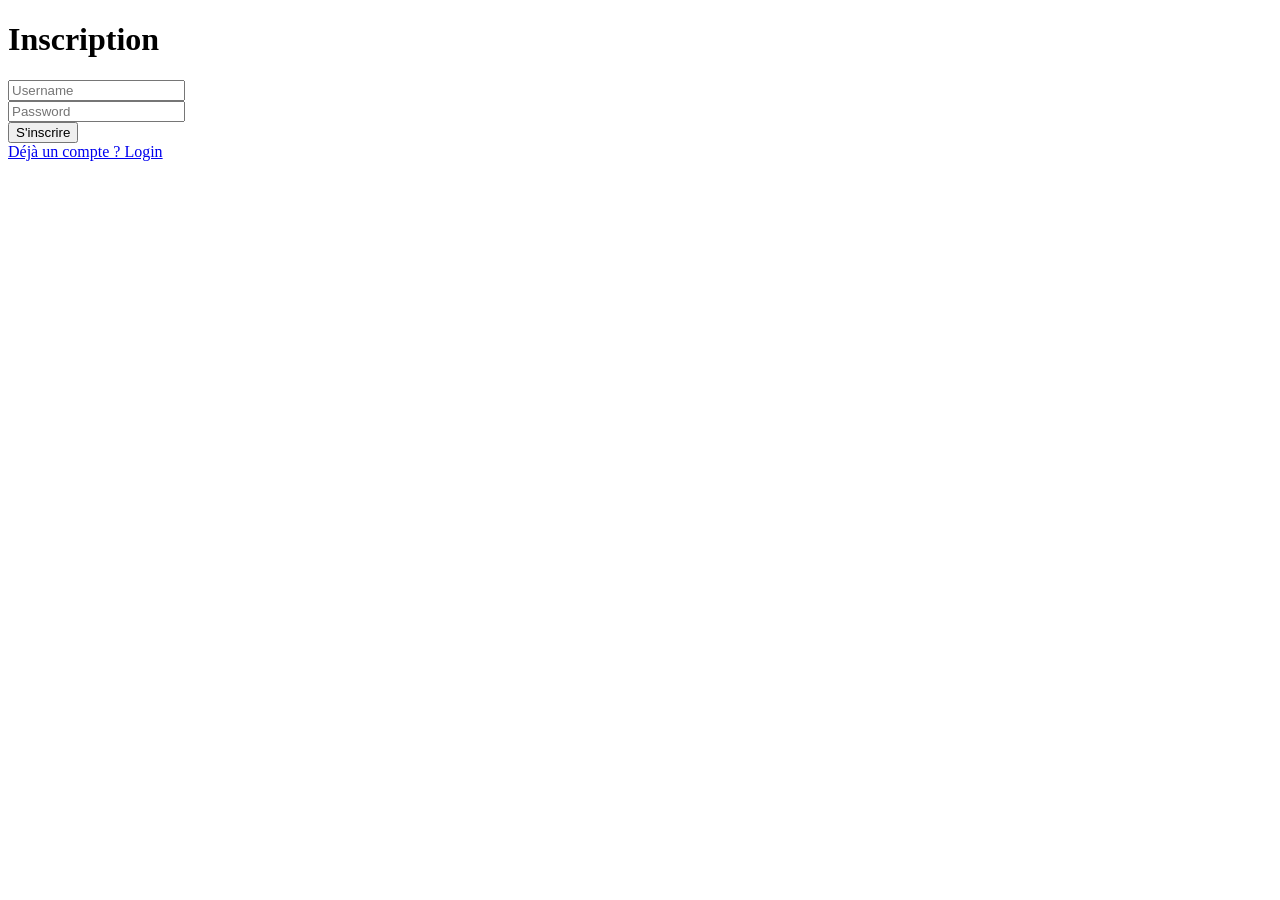
==== dashboard.html @ bb4aee9d "Add files via upload" ====
<!DOCTYPE html>
<html>
<head>
    <title>Inscription</title>
</head>
<body>

<h1>Inscription</h1>

<form method="POST">
    <input type="text" name="username" placeholder="Username" required><br>
    <input type="password" name="password" placeholder="Password" required><br>
    <button type="submit">S'inscrire</button>
</form>

<a href="/login">Déjà un compte ? Login</a>

</body>
</html>
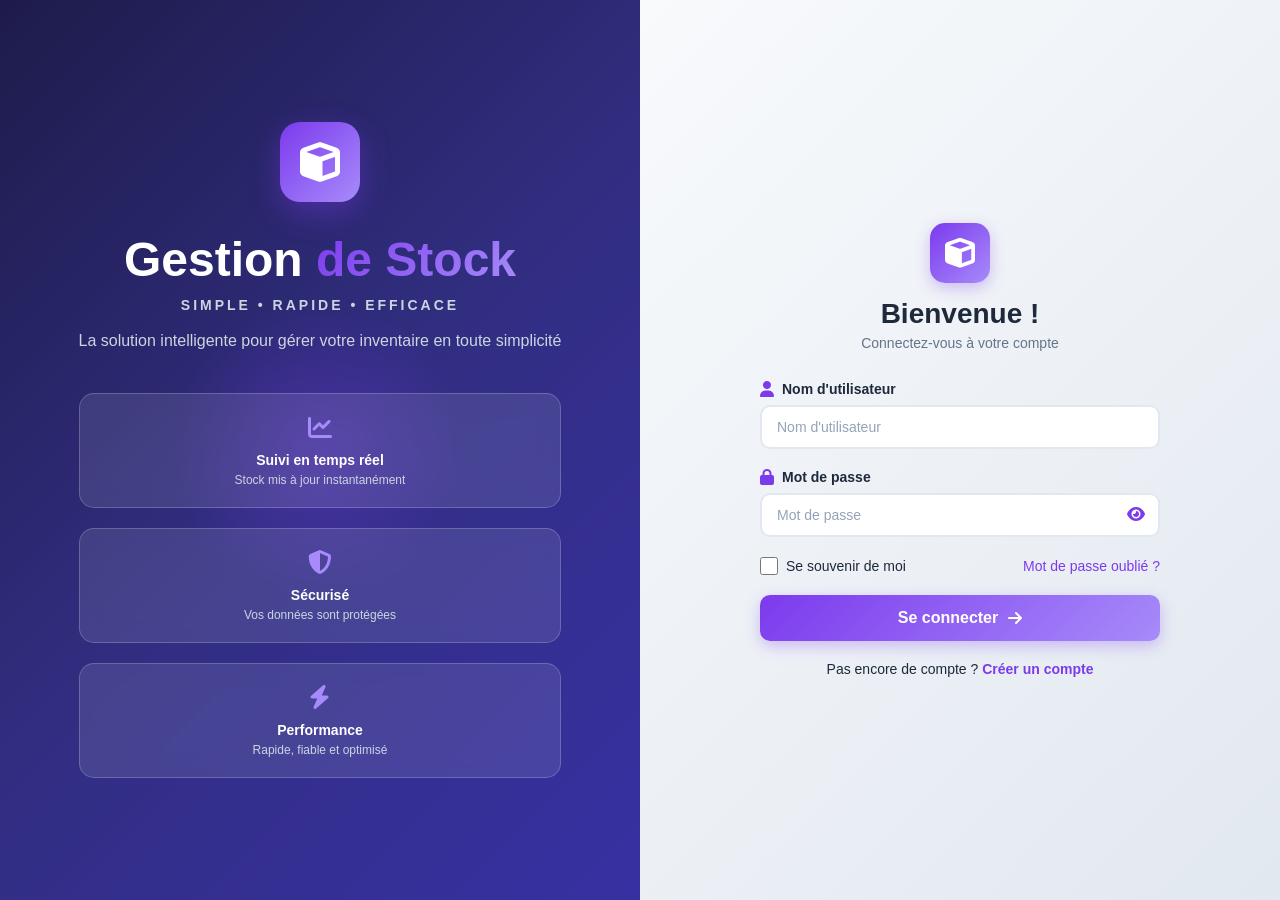
==== commit b4289231: "Add files via upload" ====
--- a/dashboard.html
+++ b/dashboard.html
@@ -1,19 +1,190 @@
-<!DOCTYPE html>
-<html>
-<head>
-    <title>Inscription</title>
-</head>
-<body>
-
-<h1>Inscription</h1>
-
-<form method="POST">
-    <input type="text" name="username" placeholder="Username" required><br>
-    <input type="password" name="password" placeholder="Password" required><br>
-    <button type="submit">S'inscrire</button>
-</form>
-
-<a href="/login">Déjà un compte ? Login</a>
-
-</body>
-</html>+<!DOCTYPE html>
+<html lang="fr">
+<head>
+    <meta charset="UTF-8">
+    <meta name="viewport" content="width=device-width, initial-scale=1.0">
+    <title>Gestion de Stock - Dashboard</title>
+    <link rel="stylesheet" href="styles.css">
+    <link rel="stylesheet" href="https://cdnjs.cloudflare.com/ajax/libs/font-awesome/6.4.0/css/all.min.css">
+</head>
+<body>
+    <div class="dashboard-container">
+        <!-- Sidebar -->
+        <aside class="sidebar">
+            <div class="sidebar-header">
+                <div class="sidebar-logo">
+                    <i class="fas fa-cube"></i>
+                </div>
+                <div class="sidebar-title">
+                    <h2>Gestion Stock</h2>
+                    <p>Dashboard</p>
+                </div>
+            </div>
+
+            <nav class="sidebar-menu">
+                <li>
+                    <a href="#" class="active">
+                        <i class="fas fa-chart-line"></i>
+                        <span>Tableau de bord</span>
+                    </a>
+                </li>
+                <li>
+                    <a href="#products">
+                        <i class="fas fa-boxes"></i>
+                        <span>Produits</span>
+                    </a>
+                </li>
+                <li>
+                    <a href="#categories">
+                        <i class="fas fa-list"></i>
+                        <span>Catégories</span>
+                    </a>
+                </li>
+                <li>
+                    <a href="#reports">
+                        <i class="fas fa-file-alt"></i>
+                        <span>Rapports</span>
+                    </a>
+                </li>
+                <li>
+                    <a href="#settings">
+                        <i class="fas fa-cog"></i>
+                        <span>Paramètres</span>
+                    </a>
+                </li>
+            </nav>
+
+            <div class="sidebar-logout">
+                <button class="btn-logout">
+                    <i class="fas fa-sign-out-alt"></i>
+                    Déconnexion
+                </button>
+            </div>
+        </aside>
+
+        <!-- Main Content -->
+        <main class="main-content">
+            <!-- Header -->
+            <div class="header">
+                <div class="header-title">
+                    <h1>Tableau de bord</h1>
+                    <p>Bienvenue dans votre espace de gestion de stock</p>
+                </div>
+                <div class="header-actions">
+                    <div class="search-box">
+                        <i class="fas fa-search"></i>
+                        <input type="text" placeholder="Rechercher un produit...">
+                    </div>
+                    <button class="btn-primary" id="addProductBtn">
+                        <i class="fas fa-plus"></i>
+                        Ajouter un produit
+                    </button>
+                </div>
+            </div>
+
+            <!-- Statistics Cards -->
+            <div class="stats-grid">
+                <!-- Stats will be populated by JavaScript -->
+            </div>
+
+            <!-- Products Section -->
+            <div class="products-section">
+                <div class="section-header">
+                    <h2>Inventaire des produits</h2>
+                    <div style="display: flex; gap: 10px;">
+                        <button class="btn-primary" style="padding: 8px 15px; font-size: 13px;">
+                            <i class="fas fa-download"></i>
+                            Exporter
+                        </button>
+                        <button class="btn-primary" style="padding: 8px 15px; font-size: 13px;">
+                            <i class="fas fa-filter"></i>
+                            Filtrer
+                        </button>
+                    </div>
+                </div>
+
+                <div class="table-wrapper">
+                    <table>
+                        <thead>
+                            <tr>
+                                <th>Produit</th>
+                                <th>Catégorie</th>
+                                <th>Quantité</th>
+                                <th>Prix</th>
+                                <th>Statut</th>
+                                <th>Actions</th>
+                            </tr>
+                        </thead>
+                        <tbody>
+                            <!-- Products will be populated by JavaScript -->
+                        </tbody>
+                    </table>
+                </div>
+            </div>
+        </main>
+    </div>
+
+    <!-- Product Modal -->
+    <div id="productModal" class="modal-form">
+        <div class="modal-form-content">
+            <div class="modal-form-header">
+                <span id="productFormTitle">Ajouter un produit</span>
+                <button class="modal-form-close">&times;</button>
+            </div>
+
+            <form id="productForm">
+                <input type="hidden" id="productId">
+
+                <div class="form-group-modal">
+                    <label for="productName">Nom du produit</label>
+                    <input type="text" id="productName" required>
+                </div>
+
+                <div class="form-group-modal">
+                    <label for="productCategory">Catégorie</label>
+                    <select id="productCategory" required>
+                        <option value="">Sélectionner une catégorie</option>
+                        <option value="Électronique">Électronique</option>
+                        <option value="Accessoires">Accessoires</option>
+                        <option value="Câbles">Câbles</option>
+                        <option value="Logiciels">Logiciels</option>
+                        <option value="Autres">Autres</option>
+                    </select>
+                </div>
+
+                <div class="form-group-modal">
+                    <label for="productQuantity">Quantité</label>
+                    <input type="number" id="productQuantity" min="0" required>
+                </div>
+
+                <div class="form-group-modal">
+                    <label for="productPrice">Prix unitaire ($)</label>
+                    <input type="number" id="productPrice" min="0" step="0.01" required>
+                </div>
+
+                <div class="form-group-modal">
+                    <label for="productStatus">Statut</label>
+                    <select id="productStatus" required>
+                        <option value="En stock">En stock</option>
+                        <option value="Faible stock">Faible stock</option>
+                        <option value="Rupture">Rupture</option>
+                    </select>
+                </div>
+
+                <div class="modal-form-buttons">
+                    <button type="submit" class="btn-submit">
+                        <i class="fas fa-save"></i>
+                        Enregistrer
+                    </button>
+                    <button type="button" class="btn-cancel" onclick="closeProductModal()">
+                        <i class="fas fa-times"></i>
+                        Annuler
+                    </button>
+                </div>
+            </form>
+        </div>
+    </div>
+
+    <script src="script.js"></script>
+</body>
+</html>
--- a/styles.css
+++ b/styles.css
@@ -0,0 +1,1070 @@
+* {
+    margin: 0;
+    padding: 0;
+    box-sizing: border-box;
+}
+
+:root {
+    --primary-color: #7c3aed;
+    --primary-dark: #6d28d9;
+    --primary-light: #a78bfa;
+    --secondary-color: #8b5cf6;
+    --dark-bg: #0f172a;
+    --card-bg: #1e293b;
+    --border-color: #334155;
+    --text-primary: #f1f5f9;
+    --text-secondary: #cbd5e1;
+    --success-color: #10b981;
+    --danger-color: #ef4444;
+    --warning-color: #f59e0b;
+    --info-color: #3b82f6;
+}
+
+body {
+    font-family: 'Segoe UI', Tahoma, Geneva, Verdana, sans-serif;
+    background: linear-gradient(135deg, #0f172a 0%, #1e293b 100%);
+    color: var(--text-primary);
+    min-height: 100vh;
+    overflow-x: hidden;
+}
+
+/* ==================== LOGIN PAGE ==================== */
+
+.login-container {
+    display: flex;
+    min-height: 100vh;
+    background: var(--dark-bg);
+}
+
+/* Section gauche */
+.login-left {
+    flex: 1;
+    background: linear-gradient(135deg, #1e1b4b 0%, #312e81 50%, #3730a3 100%);
+    display: flex;
+    align-items: center;
+    justify-content: center;
+    padding: 40px;
+    position: relative;
+    overflow: hidden;
+}
+
+.login-left::before {
+    content: '';
+    position: absolute;
+    width: 300px;
+    height: 300px;
+    background: radial-gradient(circle, rgba(124, 58, 237, 0.3) 0%, transparent 70%);
+    border-radius: 50%;
+    top: 50%;
+    left: 50%;
+    transform: translate(-50%, -50%);
+    animation: float 6s ease-in-out infinite;
+}
+
+@keyframes float {
+    0%, 100% { transform: translate(-50%, -50%); }
+    50% { transform: translate(-50%, -60%); }
+}
+
+.login-content {
+    position: relative;
+    z-index: 2;
+    text-align: center;
+    max-width: 500px;
+}
+
+.logo-section {
+    margin-bottom: 30px;
+}
+
+.logo-icon {
+    width: 80px;
+    height: 80px;
+    background: linear-gradient(135deg, #7c3aed 0%, #a78bfa 100%);
+    border-radius: 20px;
+    display: flex;
+    align-items: center;
+    justify-content: center;
+    font-size: 40px;
+    color: white;
+    margin: 0 auto 20px;
+    box-shadow: 0 10px 30px rgba(124, 58, 237, 0.4);
+}
+
+.main-title {
+    font-size: 48px;
+    font-weight: 700;
+    margin-bottom: 10px;
+    color: white;
+}
+
+.main-title .highlight {
+    background: linear-gradient(135deg, #7c3aed 0%, #a78bfa 100%);
+    -webkit-background-clip: text;
+    -webkit-text-fill-color: transparent;
+    background-clip: text;
+}
+
+.tagline {
+    font-size: 14px;
+    letter-spacing: 3px;
+    color: #cbd5e1;
+    margin-bottom: 15px;
+    font-weight: 600;
+}
+
+.description {
+    font-size: 16px;
+    color: #cbd5e1;
+    margin-bottom: 40px;
+    line-height: 1.6;
+}
+
+.features-grid {
+    display: grid;
+    grid-template-columns: 1fr;
+    gap: 20px;
+    margin-top: 40px;
+}
+
+.feature-card {
+    background: rgba(255, 255, 255, 0.1);
+    backdrop-filter: blur(10px);
+    border: 1px solid rgba(255, 255, 255, 0.2);
+    border-radius: 15px;
+    padding: 20px;
+    transition: all 0.3s ease;
+}
+
+.feature-card:hover {
+    background: rgba(255, 255, 255, 0.15);
+    transform: translateY(-5px);
+}
+
+.feature-icon {
+    font-size: 24px;
+    color: #a78bfa;
+    margin-bottom: 10px;
+}
+
+.feature-card h3 {
+    font-size: 14px;
+    font-weight: 600;
+    margin-bottom: 5px;
+    color: white;
+}
+
+.feature-card p {
+    font-size: 12px;
+    color: #cbd5e1;
+}
+
+/* Section droite */
+.login-right {
+    flex: 1;
+    display: flex;
+    align-items: center;
+    justify-content: center;
+    padding: 40px;
+    background: linear-gradient(135deg, #f8fafc 0%, #e2e8f0 100%);
+}
+
+.login-form-wrapper {
+    width: 100%;
+    max-width: 400px;
+}
+
+.form-header {
+    text-align: center;
+    margin-bottom: 30px;
+}
+
+.form-logo {
+    width: 60px;
+    height: 60px;
+    background: linear-gradient(135deg, #7c3aed 0%, #a78bfa 100%);
+    border-radius: 15px;
+    display: flex;
+    align-items: center;
+    justify-content: center;
+    font-size: 30px;
+    color: white;
+    margin: 0 auto 15px;
+    box-shadow: 0 5px 15px rgba(124, 58, 237, 0.3);
+}
+
+.form-header h2 {
+    font-size: 28px;
+    font-weight: 700;
+    color: #1e293b;
+    margin-bottom: 5px;
+}
+
+.form-header p {
+    color: #64748b;
+    font-size: 14px;
+}
+
+.login-form {
+    display: flex;
+    flex-direction: column;
+    gap: 20px;
+}
+
+.form-group {
+    display: flex;
+    flex-direction: column;
+}
+
+.form-group label {
+    font-size: 14px;
+    font-weight: 600;
+    color: #1e293b;
+    margin-bottom: 8px;
+    display: flex;
+    align-items: center;
+    gap: 8px;
+}
+
+.form-group label i {
+    color: #7c3aed;
+    font-size: 16px;
+}
+
+.form-group input {
+    padding: 12px 15px;
+    border: 2px solid #e2e8f0;
+    border-radius: 10px;
+    font-size: 14px;
+    transition: all 0.3s ease;
+    background: white;
+    color: #1e293b;
+}
+
+.form-group input:focus {
+    outline: none;
+    border-color: #7c3aed;
+    box-shadow: 0 0 0 3px rgba(124, 58, 237, 0.1);
+}
+
+.form-group input::placeholder {
+    color: #94a3b8;
+}
+
+.password-input-wrapper {
+    position: relative;
+    display: flex;
+    align-items: center;
+}
+
+.password-input-wrapper input {
+    width: 100%;
+}
+
+.toggle-password {
+    position: absolute;
+    right: 15px;
+    background: none;
+    border: none;
+    color: #7c3aed;
+    cursor: pointer;
+    font-size: 16px;
+    transition: all 0.3s ease;
+}
+
+.toggle-password:hover {
+    color: #6d28d9;
+}
+
+.form-options {
+    display: flex;
+    justify-content: space-between;
+    align-items: center;
+    font-size: 14px;
+}
+
+.checkbox-label {
+    display: flex;
+    align-items: center;
+    gap: 8px;
+    cursor: pointer;
+    color: #1e293b;
+}
+
+.checkbox-label input {
+    width: 18px;
+    height: 18px;
+    cursor: pointer;
+    accent-color: #7c3aed;
+}
+
+.forgot-password {
+    color: #7c3aed;
+    text-decoration: none;
+    transition: all 0.3s ease;
+}
+
+.forgot-password:hover {
+    color: #6d28d9;
+    text-decoration: underline;
+}
+
+.btn-login {
+    padding: 14px 20px;
+    background: linear-gradient(135deg, #7c3aed 0%, #a78bfa 100%);
+    color: white;
+    border: none;
+    border-radius: 10px;
+    font-size: 16px;
+    font-weight: 600;
+    cursor: pointer;
+    transition: all 0.3s ease;
+    display: flex;
+    align-items: center;
+    justify-content: center;
+    gap: 10px;
+    box-shadow: 0 5px 15px rgba(124, 58, 237, 0.3);
+}
+
+.btn-login:hover {
+    background: linear-gradient(135deg, #6d28d9 0%, #7c3aed 100%);
+    transform: translateY(-2px);
+    box-shadow: 0 8px 20px rgba(124, 58, 237, 0.4);
+}
+
+.btn-login:active {
+    transform: translateY(0);
+}
+
+.signup-link {
+    text-align: center;
+    margin-top: 20px;
+    color: #1e293b;
+    font-size: 14px;
+}
+
+.signup-link a {
+    color: #7c3aed;
+    text-decoration: none;
+    font-weight: 600;
+    transition: all 0.3s ease;
+}
+
+.signup-link a:hover {
+    color: #6d28d9;
+    text-decoration: underline;
+}
+
+/* ==================== MODAL ==================== */
+
+.modal {
+    display: none;
+    position: fixed;
+    z-index: 1000;
+    left: 0;
+    top: 0;
+    width: 100%;
+    height: 100%;
+    background-color: rgba(0, 0, 0, 0.5);
+    backdrop-filter: blur(5px);
+    align-items: center;
+    justify-content: center;
+}
+
+.modal.active {
+    display: flex;
+}
+
+.modal-content {
+    background: white;
+    padding: 40px;
+    border-radius: 20px;
+    width: 90%;
+    max-width: 450px;
+    box-shadow: 0 20px 60px rgba(0, 0, 0, 0.3);
+    position: relative;
+    animation: slideIn 0.3s ease;
+}
+
+@keyframes slideIn {
+    from {
+        opacity: 0;
+        transform: translateY(-50px);
+    }
+    to {
+        opacity: 1;
+        transform: translateY(0);
+    }
+}
+
+.modal-close {
+    position: absolute;
+    top: 20px;
+    right: 20px;
+    background: none;
+    border: none;
+    font-size: 28px;
+    color: #64748b;
+    cursor: pointer;
+    transition: all 0.3s ease;
+}
+
+.modal-close:hover {
+    color: #7c3aed;
+    transform: rotate(90deg);
+}
+
+/* ==================== DASHBOARD PAGE ==================== */
+
+.dashboard-container {
+    display: flex;
+    min-height: 100vh;
+    background: var(--dark-bg);
+}
+
+/* Sidebar */
+.sidebar {
+    width: 280px;
+    background: linear-gradient(180deg, #1e293b 0%, #0f172a 100%);
+    border-right: 1px solid var(--border-color);
+    padding: 20px;
+    overflow-y: auto;
+    position: fixed;
+    height: 100vh;
+    left: 0;
+    top: 0;
+}
+
+.sidebar-header {
+    display: flex;
+    align-items: center;
+    gap: 12px;
+    margin-bottom: 30px;
+    padding-bottom: 20px;
+    border-bottom: 1px solid var(--border-color);
+}
+
+.sidebar-logo {
+    width: 45px;
+    height: 45px;
+    background: linear-gradient(135deg, #7c3aed 0%, #a78bfa 100%);
+    border-radius: 12px;
+    display: flex;
+    align-items: center;
+    justify-content: center;
+    font-size: 24px;
+    color: white;
+}
+
+.sidebar-title h2 {
+    font-size: 18px;
+    font-weight: 700;
+    color: var(--text-primary);
+}
+
+.sidebar-title p {
+    font-size: 12px;
+    color: var(--text-secondary);
+}
+
+.sidebar-menu {
+    list-style: none;
+}
+
+.sidebar-menu li {
+    margin-bottom: 10px;
+}
+
+.sidebar-menu a {
+    display: flex;
+    align-items: center;
+    gap: 12px;
+    padding: 12px 15px;
+    color: var(--text-secondary);
+    text-decoration: none;
+    border-radius: 10px;
+    transition: all 0.3s ease;
+    font-size: 14px;
+    font-weight: 500;
+}
+
+.sidebar-menu a:hover {
+    background: rgba(124, 58, 237, 0.1);
+    color: var(--text-primary);
+}
+
+.sidebar-menu a.active {
+    background: linear-gradient(135deg, #7c3aed 0%, #6d28d9 100%);
+    color: white;
+}
+
+.sidebar-menu i {
+    width: 20px;
+    text-align: center;
+}
+
+.sidebar-logout {
+    position: absolute;
+    bottom: 20px;
+    left: 20px;
+    right: 20px;
+}
+
+.btn-logout {
+    width: 100%;
+    padding: 12px;
+    background: rgba(239, 68, 68, 0.1);
+    color: #ef4444;
+    border: 1px solid #ef4444;
+    border-radius: 10px;
+    cursor: pointer;
+    font-size: 14px;
+    font-weight: 600;
+    transition: all 0.3s ease;
+    display: flex;
+    align-items: center;
+    justify-content: center;
+    gap: 8px;
+}
+
+.btn-logout:hover {
+    background: #ef4444;
+    color: white;
+}
+
+/* Main Content */
+.main-content {
+    flex: 1;
+    margin-left: 280px;
+    padding: 30px;
+    overflow-y: auto;
+}
+
+.header {
+    display: flex;
+    justify-content: space-between;
+    align-items: center;
+    margin-bottom: 30px;
+    flex-wrap: wrap;
+    gap: 20px;
+}
+
+.header-title h1 {
+    font-size: 32px;
+    font-weight: 700;
+    color: var(--text-primary);
+}
+
+.header-title p {
+    color: var(--text-secondary);
+    font-size: 14px;
+    margin-top: 5px;
+}
+
+.header-actions {
+    display: flex;
+    gap: 15px;
+    align-items: center;
+}
+
+.btn-primary {
+    padding: 12px 20px;
+    background: linear-gradient(135deg, #7c3aed 0%, #a78bfa 100%);
+    color: white;
+    border: none;
+    border-radius: 10px;
+    cursor: pointer;
+    font-size: 14px;
+    font-weight: 600;
+    transition: all 0.3s ease;
+    display: flex;
+    align-items: center;
+    gap: 8px;
+}
+
+.btn-primary:hover {
+    transform: translateY(-2px);
+    box-shadow: 0 5px 15px rgba(124, 58, 237, 0.3);
+}
+
+.search-box {
+    display: flex;
+    align-items: center;
+    background: var(--card-bg);
+    border: 1px solid var(--border-color);
+    border-radius: 10px;
+    padding: 10px 15px;
+    gap: 10px;
+}
+
+.search-box input {
+    background: none;
+    border: none;
+    color: var(--text-primary);
+    font-size: 14px;
+    width: 200px;
+}
+
+.search-box input::placeholder {
+    color: var(--text-secondary);
+}
+
+.search-box input:focus {
+    outline: none;
+}
+
+.search-box i {
+    color: var(--text-secondary);
+}
+
+/* Stats Cards */
+.stats-grid {
+    display: grid;
+    grid-template-columns: repeat(auto-fit, minmax(200px, 1fr));
+    gap: 20px;
+    margin-bottom: 30px;
+}
+
+.stat-card {
+    background: var(--card-bg);
+    border: 1px solid var(--border-color);
+    border-radius: 15px;
+    padding: 20px;
+    transition: all 0.3s ease;
+}
+
+.stat-card:hover {
+    border-color: var(--primary-color);
+    box-shadow: 0 5px 20px rgba(124, 58, 237, 0.2);
+}
+
+.stat-card-header {
+    display: flex;
+    justify-content: space-between;
+    align-items: flex-start;
+    margin-bottom: 15px;
+}
+
+.stat-card-title {
+    font-size: 14px;
+    color: var(--text-secondary);
+    font-weight: 600;
+}
+
+.stat-card-icon {
+    width: 40px;
+    height: 40px;
+    background: rgba(124, 58, 237, 0.1);
+    border-radius: 10px;
+    display: flex;
+    align-items: center;
+    justify-content: center;
+    font-size: 20px;
+    color: var(--primary-color);
+}
+
+.stat-card-value {
+    font-size: 28px;
+    font-weight: 700;
+    color: var(--text-primary);
+    margin-bottom: 10px;
+}
+
+.stat-card-change {
+    font-size: 12px;
+    color: var(--success-color);
+}
+
+/* Products Table */
+.products-section {
+    background: var(--card-bg);
+    border: 1px solid var(--border-color);
+    border-radius: 15px;
+    padding: 25px;
+}
+
+.section-header {
+    display: flex;
+    justify-content: space-between;
+    align-items: center;
+    margin-bottom: 20px;
+}
+
+.section-header h2 {
+    font-size: 20px;
+    font-weight: 700;
+    color: var(--text-primary);
+}
+
+.table-wrapper {
+    overflow-x: auto;
+}
+
+table {
+    width: 100%;
+    border-collapse: collapse;
+}
+
+thead {
+    background: rgba(124, 58, 237, 0.1);
+}
+
+th {
+    padding: 15px;
+    text-align: left;
+    font-size: 13px;
+    font-weight: 600;
+    color: var(--text-secondary);
+    border-bottom: 1px solid var(--border-color);
+}
+
+td {
+    padding: 15px;
+    border-bottom: 1px solid var(--border-color);
+    font-size: 14px;
+    color: var(--text-primary);
+}
+
+tbody tr:hover {
+    background: rgba(124, 58, 237, 0.05);
+}
+
+.product-name {
+    display: flex;
+    align-items: center;
+    gap: 10px;
+    font-weight: 600;
+}
+
+.product-badge {
+    width: 30px;
+    height: 30px;
+    background: linear-gradient(135deg, #7c3aed 0%, #a78bfa 100%);
+    border-radius: 8px;
+    display: flex;
+    align-items: center;
+    justify-content: center;
+    font-size: 14px;
+    color: white;
+}
+
+.badge {
+    display: inline-block;
+    padding: 4px 10px;
+    border-radius: 20px;
+    font-size: 12px;
+    font-weight: 600;
+}
+
+.badge-success {
+    background: rgba(16, 185, 129, 0.2);
+    color: var(--success-color);
+}
+
+.badge-warning {
+    background: rgba(245, 158, 11, 0.2);
+    color: var(--warning-color);
+}
+
+.badge-danger {
+    background: rgba(239, 68, 68, 0.2);
+    color: var(--danger-color);
+}
+
+.action-buttons {
+    display: flex;
+    gap: 8px;
+}
+
+.btn-icon {
+    width: 35px;
+    height: 35px;
+    border: none;
+    border-radius: 8px;
+    cursor: pointer;
+    display: flex;
+    align-items: center;
+    justify-content: center;
+    transition: all 0.3s ease;
+    font-size: 14px;
+}
+
+.btn-edit {
+    background: rgba(59, 130, 246, 0.1);
+    color: var(--info-color);
+}
+
+.btn-edit:hover {
+    background: var(--info-color);
+    color: white;
+}
+
+.btn-delete {
+    background: rgba(239, 68, 68, 0.1);
+    color: var(--danger-color);
+}
+
+.btn-delete:hover {
+    background: var(--danger-color);
+    color: white;
+}
+
+/* Modal Form */
+.modal-form {
+    display: none;
+    position: fixed;
+    z-index: 1000;
+    left: 0;
+    top: 0;
+    width: 100%;
+    height: 100%;
+    background-color: rgba(0, 0, 0, 0.7);
+    backdrop-filter: blur(5px);
+    align-items: center;
+    justify-content: center;
+}
+
+.modal-form.active {
+    display: flex;
+}
+
+.modal-form-content {
+    background: var(--card-bg);
+    padding: 30px;
+    border-radius: 15px;
+    width: 90%;
+    max-width: 500px;
+    border: 1px solid var(--border-color);
+    animation: slideIn 0.3s ease;
+}
+
+.modal-form-header {
+    font-size: 20px;
+    font-weight: 700;
+    color: var(--text-primary);
+    margin-bottom: 20px;
+    display: flex;
+    justify-content: space-between;
+    align-items: center;
+}
+
+.modal-form-close {
+    background: none;
+    border: none;
+    font-size: 24px;
+    color: var(--text-secondary);
+    cursor: pointer;
+    transition: all 0.3s ease;
+}
+
+.modal-form-close:hover {
+    color: var(--primary-color);
+}
+
+.form-group-modal {
+    margin-bottom: 20px;
+}
+
+.form-group-modal label {
+    display: block;
+    font-size: 14px;
+    font-weight: 600;
+    color: var(--text-primary);
+    margin-bottom: 8px;
+}
+
+.form-group-modal input,
+.form-group-modal textarea,
+.form-group-modal select {
+    width: 100%;
+    padding: 12px;
+    background: rgba(255, 255, 255, 0.05);
+    border: 1px solid var(--border-color);
+    border-radius: 8px;
+    color: var(--text-primary);
+    font-size: 14px;
+    transition: all 0.3s ease;
+}
+
+.form-group-modal input:focus,
+.form-group-modal textarea:focus,
+.form-group-modal select:focus {
+    outline: none;
+    border-color: var(--primary-color);
+    background: rgba(124, 58, 237, 0.1);
+}
+
+.form-group-modal textarea {
+    resize: vertical;
+    min-height: 100px;
+}
+
+.modal-form-buttons {
+    display: flex;
+    gap: 10px;
+    margin-top: 25px;
+}
+
+.btn-submit {
+    flex: 1;
+    padding: 12px;
+    background: linear-gradient(135deg, #7c3aed 0%, #a78bfa 100%);
+    color: white;
+    border: none;
+    border-radius: 8px;
+    cursor: pointer;
+    font-size: 14px;
+    font-weight: 600;
+    transition: all 0.3s ease;
+}
+
+.btn-submit:hover {
+    transform: translateY(-2px);
+    box-shadow: 0 5px 15px rgba(124, 58, 237, 0.3);
+}
+
+.btn-cancel {
+    flex: 1;
+    padding: 12px;
+    background: rgba(255, 255, 255, 0.1);
+    color: var(--text-primary);
+    border: 1px solid var(--border-color);
+    border-radius: 8px;
+    cursor: pointer;
+    font-size: 14px;
+    font-weight: 600;
+    transition: all 0.3s ease;
+}
+
+.btn-cancel:hover {
+    background: rgba(255, 255, 255, 0.15);
+}
+
+/* Responsive */
+@media (max-width: 1024px) {
+    .sidebar {
+        width: 250px;
+    }
+
+    .main-content {
+        margin-left: 250px;
+    }
+
+    .stats-grid {
+        grid-template-columns: repeat(2, 1fr);
+    }
+}
+
+@media (max-width: 768px) {
+    .login-container {
+        flex-direction: column;
+    }
+
+    .login-left {
+        min-height: 200px;
+        padding: 30px 20px;
+    }
+
+    .login-right {
+        padding: 30px 20px;
+    }
+
+    .main-title {
+        font-size: 32px;
+    }
+
+    .features-grid {
+        grid-template-columns: 1fr;
+    }
+
+    .sidebar {
+        width: 100%;
+        height: auto;
+        position: relative;
+        border-right: none;
+        border-bottom: 1px solid var(--border-color);
+        max-height: 200px;
+        overflow-x: auto;
+    }
+
+    .main-content {
+        margin-left: 0;
+        padding: 20px;
+    }
+
+    .sidebar-menu {
+        display: flex;
+        gap: 10px;
+        overflow-x: auto;
+    }
+
+    .sidebar-logout {
+        position: static;
+        margin-top: 20px;
+    }
+
+    .stats-grid {
+        grid-template-columns: 1fr;
+    }
+
+    .header {
+        flex-direction: column;
+        align-items: flex-start;
+    }
+
+    .header-actions {
+        width: 100%;
+        flex-wrap: wrap;
+    }
+
+    .search-box input {
+        width: 150px;
+    }
+
+    table {
+        font-size: 12px;
+    }
+
+    th, td {
+        padding: 10px;
+    }
+}
+
+@media (max-width: 480px) {
+    .login-form-wrapper {
+        max-width: 100%;
+    }
+
+    .main-title {
+        font-size: 24px;
+    }
+
+    .form-header h2 {
+        font-size: 22px;
+    }
+
+    .header-title h1 {
+        font-size: 24px;
+    }
+
+    .btn-primary {
+        width: 100%;
+        justify-content: center;
+    }
+
+    .search-box {
+        width: 100%;
+    }
+
+    .search-box input {
+        width: 100%;
+    }
+
+    .action-buttons {
+        flex-direction: column;
+    }
+
+    .btn-icon {
+        width: 100%;
+    }
+}
